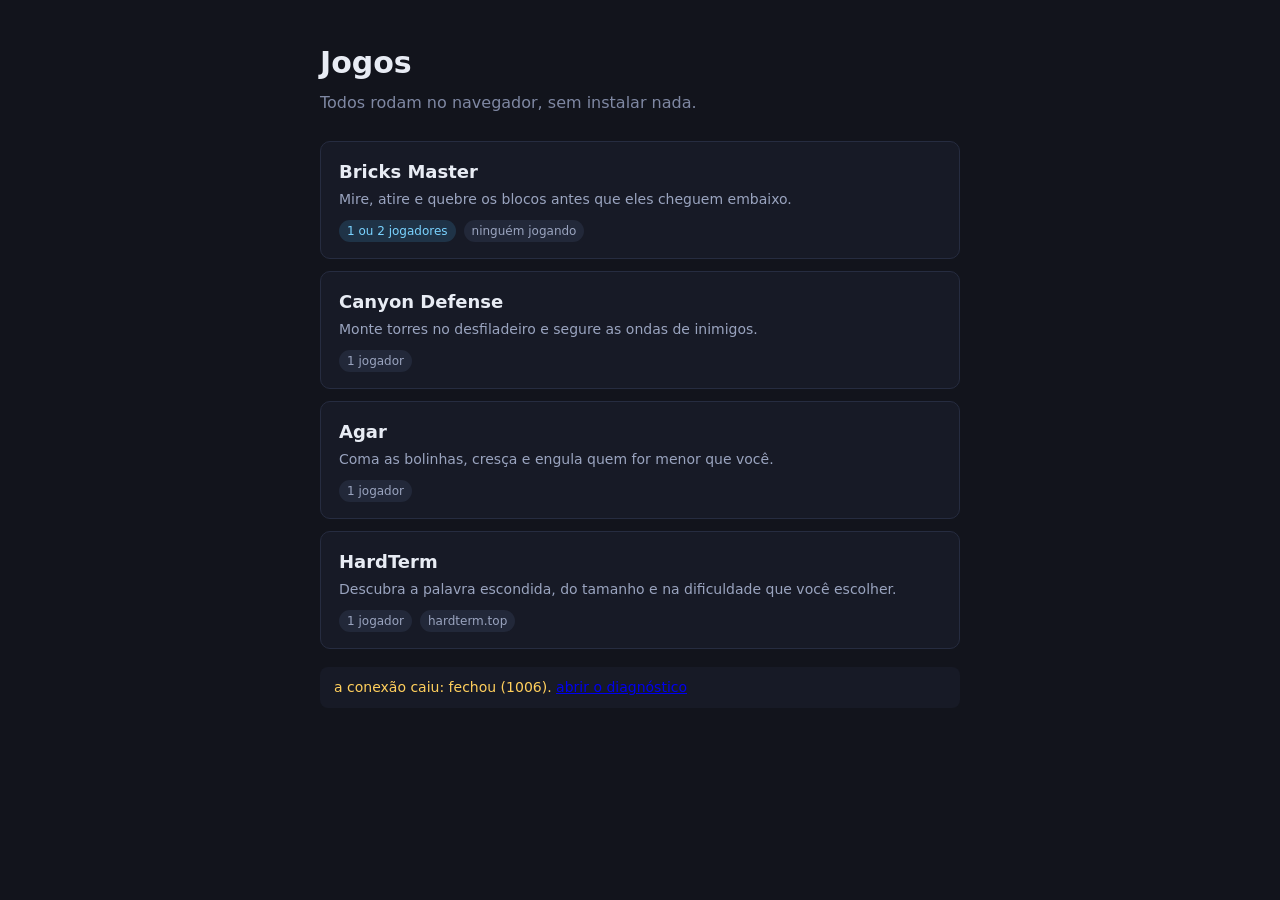
==== index.html @ b26fdfec "Point the menu at HardTerm The word game already runs on the same droplet under its own domain, and " ====
<!DOCTYPE html>
<html lang="pt-BR">
<head>
<meta charset="utf-8">
<meta name="viewport" content="width=device-width, initial-scale=1">
<title>Jogos</title>
<link rel="stylesheet" href="style.css">
</head>
<body>
<main>
  <h1>Jogos</h1>
  <p class="sub">Todos rodam no navegador, sem instalar nada.</p>

  <ul class="lista">
    <li>
      <a href="/brick/">
        <b>Bricks Master</b>
        <small>Mire, atire e quebre os blocos antes que eles cheguem embaixo.</small>
        <span class="tags"><i class="dupla">1 ou 2 jogadores</i><i id="sala-brick" class="vazio">ninguém jogando</i></span>
      </a>
    </li>
    <li>
      <a href="/tower/">
        <b>Canyon Defense</b>
        <small>Monte torres no desfiladeiro e segure as ondas de inimigos.</small>
        <span class="tags"><i>1 jogador</i></span>
      </a>
    </li>
    <li>
      <a href="/survivor/">
        <b>Agar</b>
        <small>Coma as bolinhas, cresça e engula quem for menor que você.</small>
        <span class="tags"><i>1 jogador</i></span>
      </a>
    </li>
    <li>
      <!-- Mora em outro site: a tag com o dominio avisa antes do clique. -->
      <a href="https://hardterm.top/">
        <b>HardTerm</b>
        <small>Descubra a palavra escondida, do tamanho e na dificuldade que você escolher.</small>
        <span class="tags"><i>1 jogador</i><i>hardterm.top</i></span>
      </a>
    </li>
  </ul>

  <!-- So aparece quando o modo dois jogadores falha: no caminho normal a
       pagina nao fala de servidor nenhum. -->
  <p id="status" class="status off" hidden></p>
</main>
<script src="/net.js"></script>
<script src="menu.js"></script>
</body>
</html>
---- style.css ----
* { box-sizing: border-box; }

body {
  margin: 0;
  min-height: 100vh;
  display: flex;
  justify-content: center;
  padding: 40px 20px;
  background: #12141c;
  color: #e8ecf4;
  font: 16px/1.5 system-ui, sans-serif;
}

main { width: 100%; max-width: 640px; }

h1 { margin: 0 0 6px; font-size: 30px; }

h2 { margin: 34px 0 10px; font-size: 18px; }

.sub { margin: 0 0 26px; color: #7f88a3; }

.lista {
  display: grid;
  gap: 12px;
  margin: 0;
  padding: 0;
  list-style: none;
}

.lista a {
  display: grid;
  gap: 4px;
  padding: 16px 18px;
  border: 1px solid #262c40;
  border-radius: 10px;
  background: #171a26;
  color: inherit;
  text-decoration: none;
}

.lista a:hover { border-color: #7ad3ff; background: #1b2030; }

.lista b { font-size: 18px; }

.lista small { color: #9aa4bf; font-size: 14px; }

.tags { display: flex; gap: 8px; margin-top: 6px; }

.tags i {
  padding: 2px 8px;
  border-radius: 999px;
  background: #222839;
  color: #9aa4bf;
  font-size: 12px;
  font-style: normal;
}

.tags .dupla { background: #1f3347; color: #7ad3ff; }

.tags .esperando { background: #3b3320; color: #ffcf5c; }

.tags .cheio { background: #3a2029; color: #ff8fa0; }

.status {
  margin-top: 18px;
  padding: 10px 14px;
  border-radius: 8px;
  background: #171a26;
  color: #9aa4bf;
  font-size: 14px;
}

.status.ok { color: #7bd88f; }

.status.off { color: #ffcf5c; }
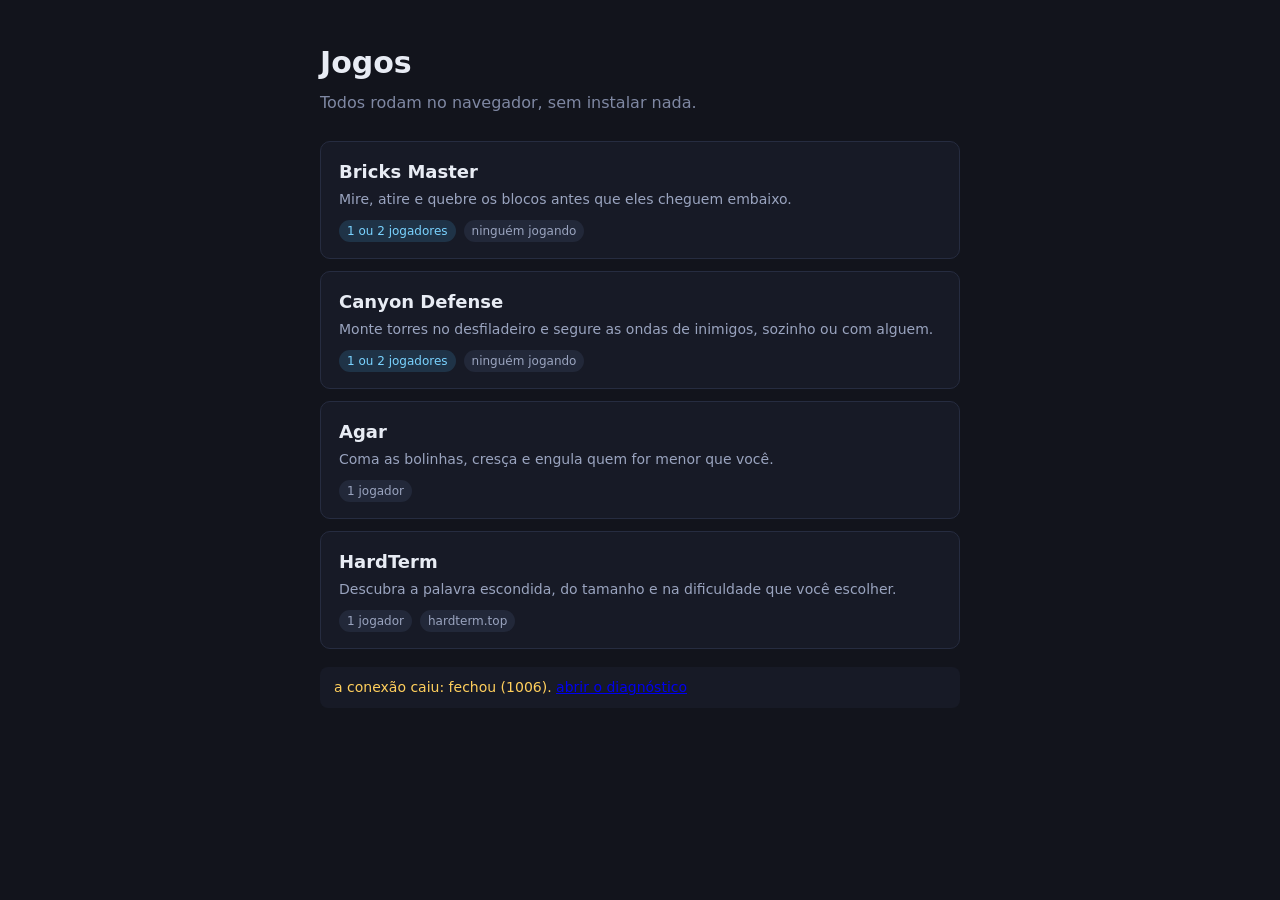
==== commit 0024d0a5: "Let the menu tell the truth about two-player games Canyon Defense has had a full co-op mode all alon" ====
--- a/index.html
+++ b/index.html
@@ -16,14 +16,14 @@
       <a href="/brick/">
         <b>Bricks Master</b>
         <small>Mire, atire e quebre os blocos antes que eles cheguem embaixo.</small>
-        <span class="tags"><i class="dupla">1 ou 2 jogadores</i><i id="sala-brick" class="vazio">ninguém jogando</i></span>
+        <span class="tags"><i class="dupla">1 ou 2 jogadores</i><i data-sala="brick" class="vazio">ninguém jogando</i></span>
       </a>
     </li>
     <li>
       <a href="/tower/">
         <b>Canyon Defense</b>
-        <small>Monte torres no desfiladeiro e segure as ondas de inimigos.</small>
-        <span class="tags"><i>1 jogador</i></span>
+        <small>Monte torres no desfiladeiro e segure as ondas de inimigos, sozinho ou com alguem.</small>
+        <span class="tags"><i class="dupla">1 ou 2 jogadores</i><i data-sala="tower" class="vazio">ninguém jogando</i></span>
       </a>
     </li>
     <li>
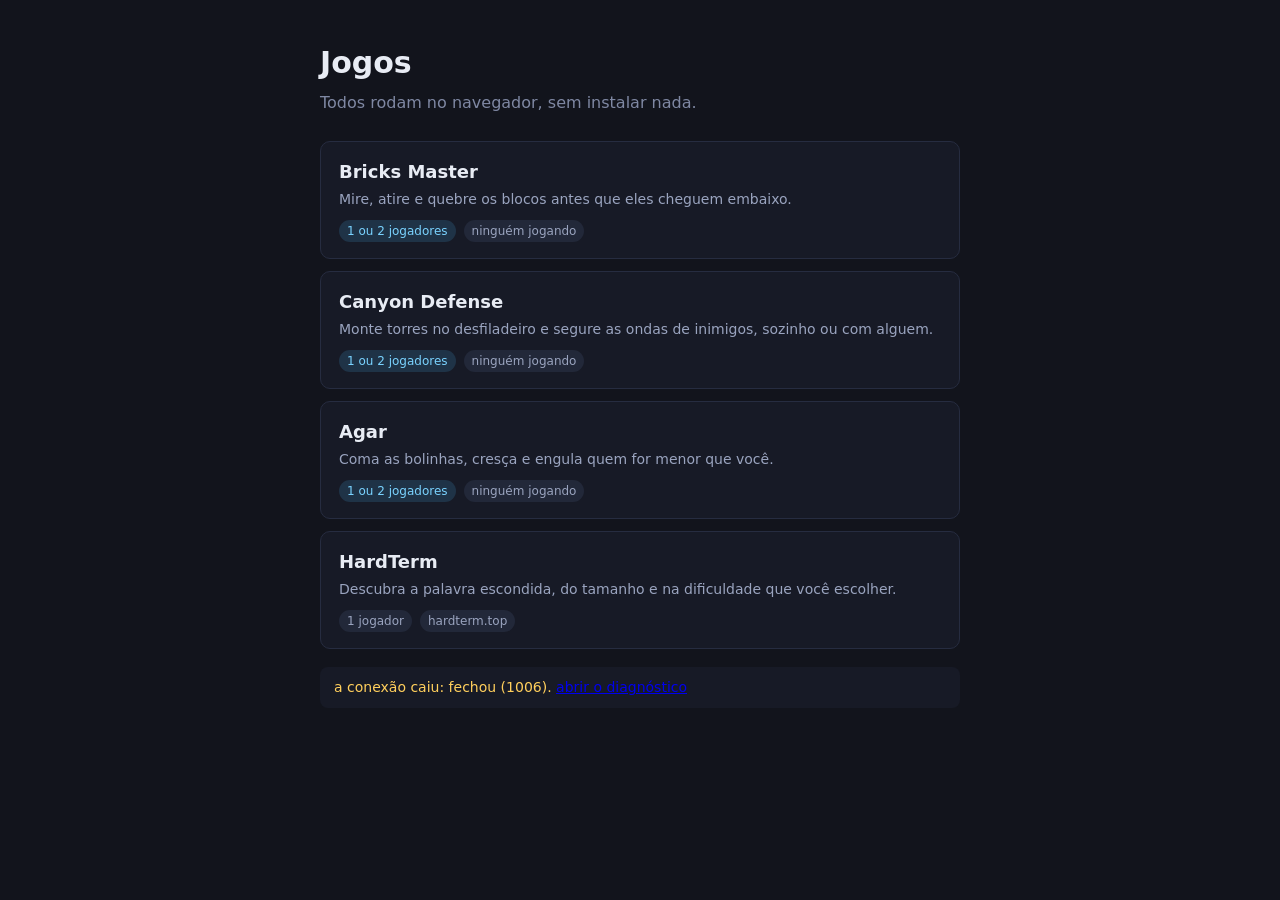
==== commit 5e5a2445: "Show Agar as a two-player game in the menu It has a second player now, so the room counter applies t" ====
--- a/index.html
+++ b/index.html
@@ -30,7 +30,7 @@
       <a href="/survivor/">
         <b>Agar</b>
         <small>Coma as bolinhas, cresça e engula quem for menor que você.</small>
-        <span class="tags"><i>1 jogador</i></span>
+        <span class="tags"><i class="dupla">1 ou 2 jogadores</i><i data-sala="survivor" class="vazio">ninguém jogando</i></span>
       </a>
     </li>
     <li>
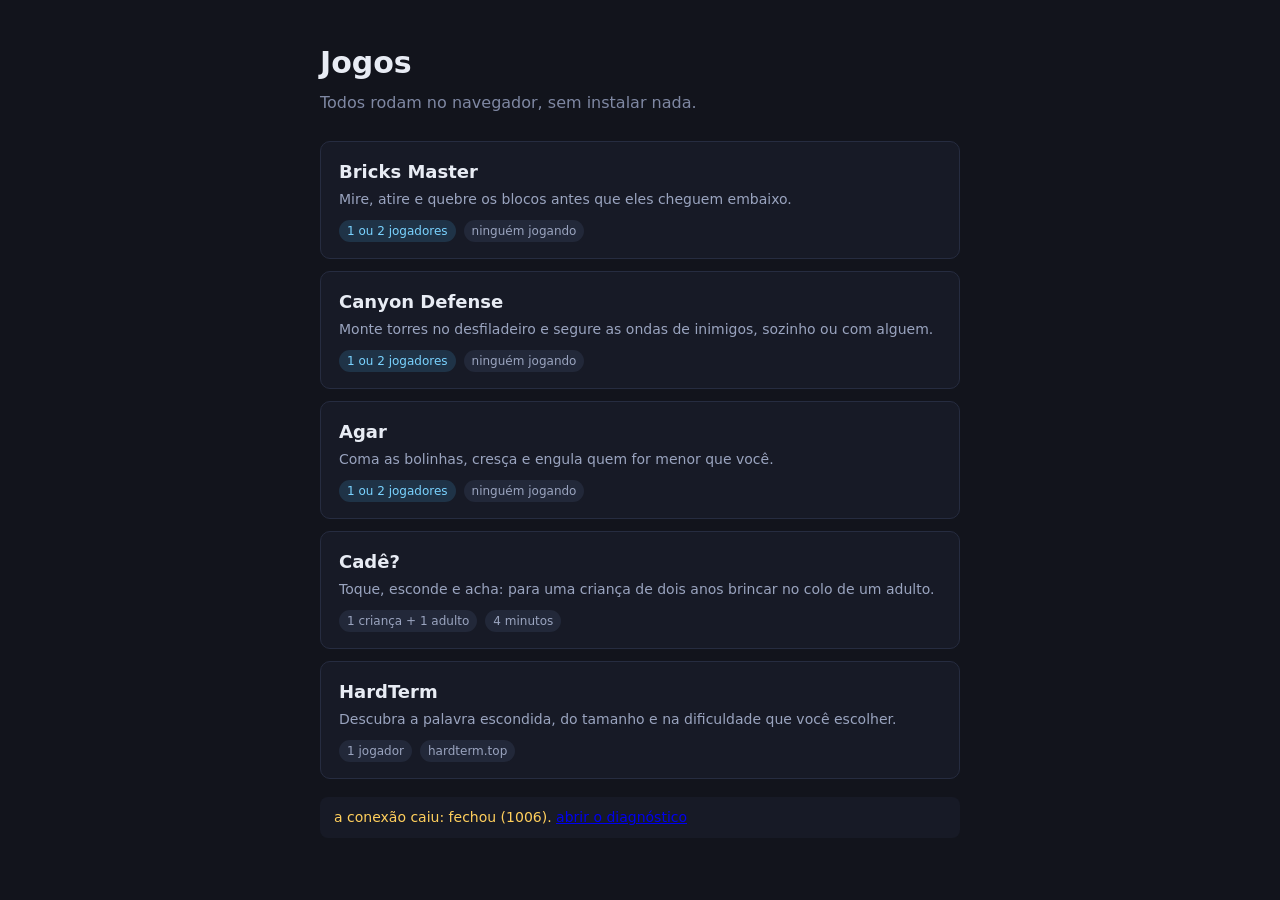
==== commit 218ab1d2: "Put Cade? on the site next to the other games The menu says "1 crianca + 1 adulto" instead of the pl" ====
--- a/index.html
+++ b/index.html
@@ -4,6 +4,7 @@
 <meta charset="utf-8">
 <meta name="viewport" content="width=device-width, initial-scale=1">
 <title>Jogos</title>
+<link rel="icon" href="/favicon.svg">
 <link rel="stylesheet" href="style.css">
 </head>
 <body>
@@ -34,6 +35,13 @@
       </a>
     </li>
     <li>
+      <a href="/cade/">
+        <b>Cadê?</b>
+        <small>Toque, esconde e acha: para uma criança de dois anos brincar no colo de um adulto.</small>
+        <span class="tags"><i>1 criança + 1 adulto</i><i>4 minutos</i></span>
+      </a>
+    </li>
+    <li>
       <!-- Mora em outro site: a tag com o dominio avisa antes do clique. -->
       <a href="https://hardterm.top/">
         <b>HardTerm</b>
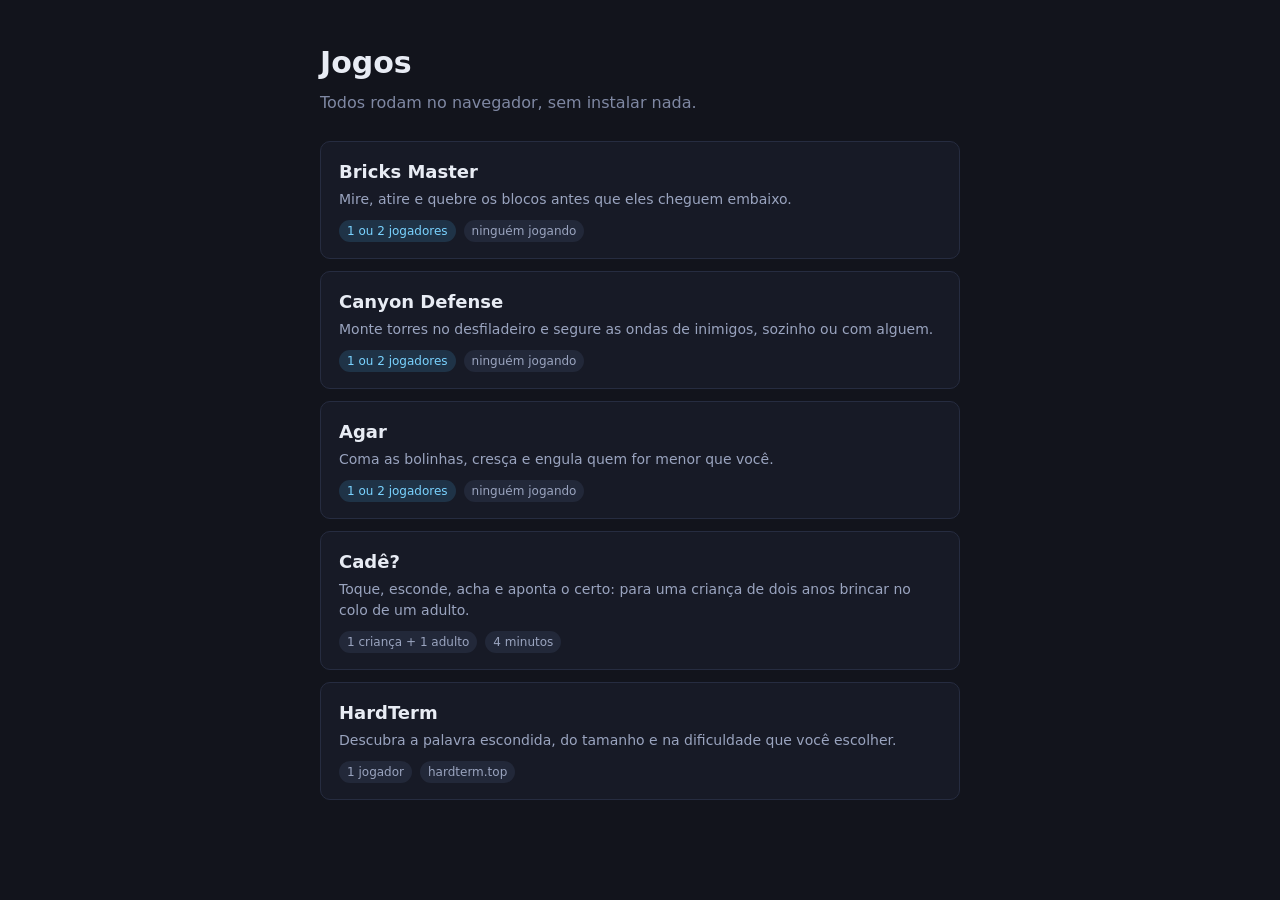
==== commit 404c8b51: "Add "onde esta?", the one activity with a right answer The voice asks "onde esta a bola?" and she po" ====
--- a/index.html
+++ b/index.html
@@ -37,7 +37,7 @@
     <li>
       <a href="/cade/">
         <b>Cadê?</b>
-        <small>Toque, esconde e acha: para uma criança de dois anos brincar no colo de um adulto.</small>
+        <small>Toque, esconde, acha e aponta o certo: para uma criança de dois anos brincar no colo de um adulto.</small>
         <span class="tags"><i>1 criança + 1 adulto</i><i>4 minutos</i></span>
       </a>
     </li>
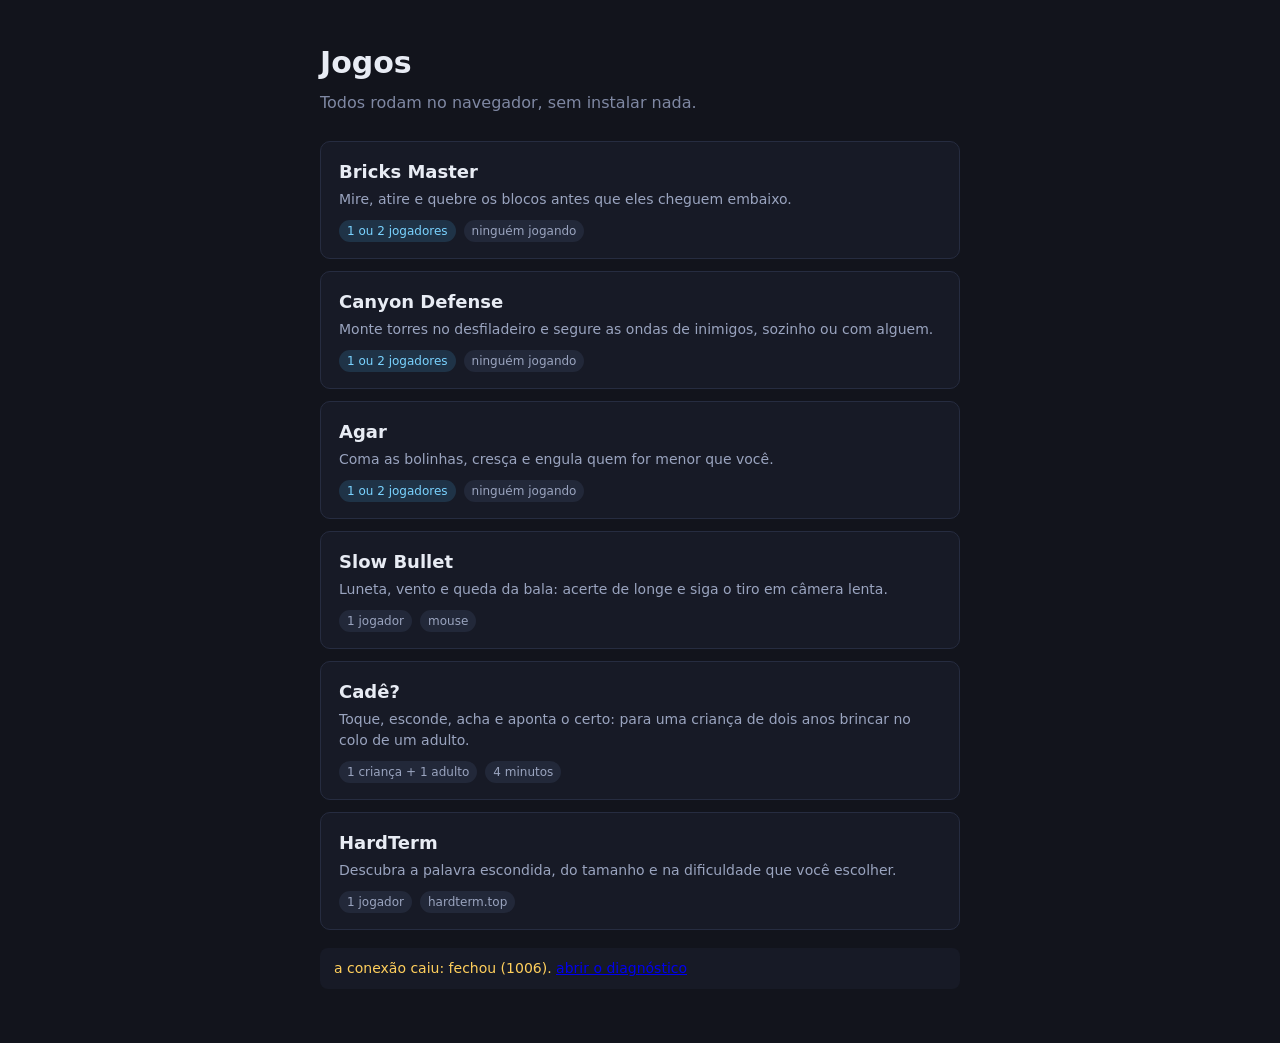
==== commit 295ea4c0: "Add Slow Bullet, a first-person sniper game with a bullet cam A single self-contained page under sni" ====
--- a/index.html
+++ b/index.html
@@ -35,6 +35,13 @@
       </a>
     </li>
     <li>
+      <a href="/sniper/">
+        <b>Slow Bullet</b>
+        <small>Luneta, vento e queda da bala: acerte de longe e siga o tiro em câmera lenta.</small>
+        <span class="tags"><i>1 jogador</i><i>mouse</i></span>
+      </a>
+    </li>
+    <li>
       <a href="/cade/">
         <b>Cadê?</b>
         <small>Toque, esconde, acha e aponta o certo: para uma criança de dois anos brincar no colo de um adulto.</small>
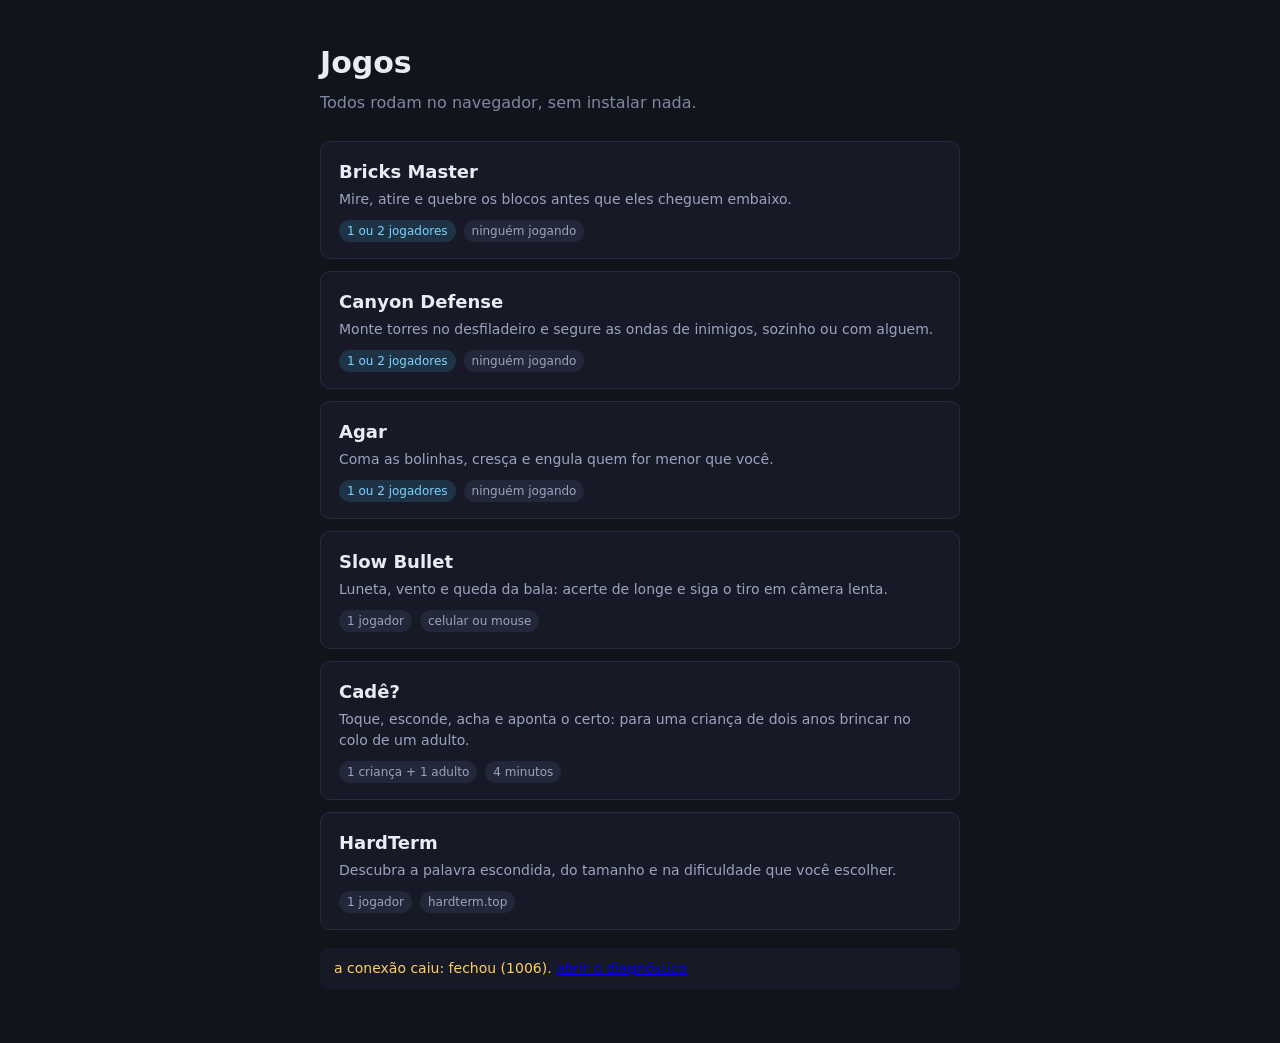
==== commit 8c42ab65: "Make Slow Bullet playable on phones Touch devices get on-screen buttons (fire, scope, reload, pause," ====
--- a/index.html
+++ b/index.html
@@ -38,7 +38,7 @@
       <a href="/sniper/">
         <b>Slow Bullet</b>
         <small>Luneta, vento e queda da bala: acerte de longe e siga o tiro em câmera lenta.</small>
-        <span class="tags"><i>1 jogador</i><i>mouse</i></span>
+        <span class="tags"><i>1 jogador</i><i>celular ou mouse</i></span>
       </a>
     </li>
     <li>
